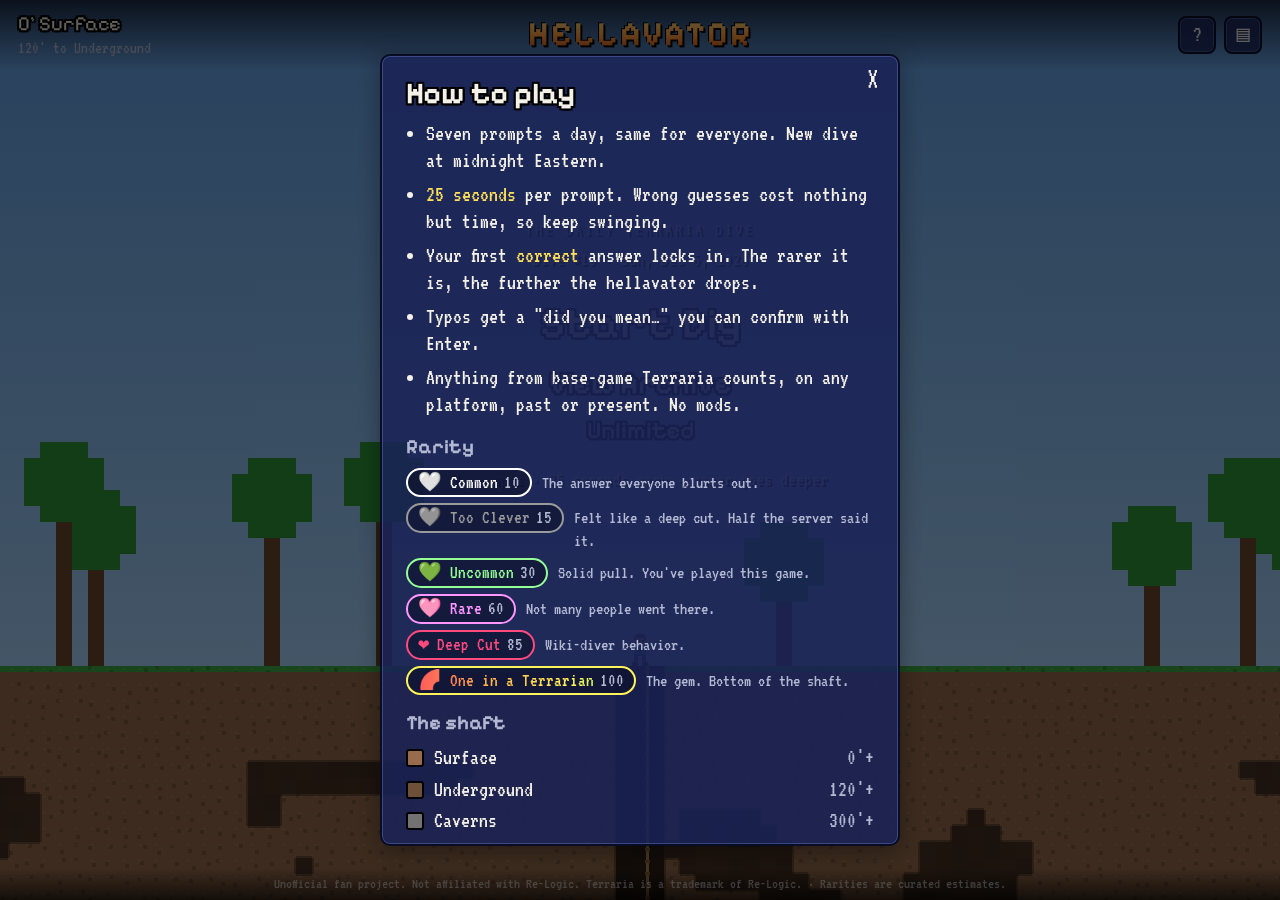
==== index.html @ dd2b8cc5 "Initial commit" ====
<!DOCTYPE html>
<html lang="en">
<head>
  <meta charset="utf-8" />
  <meta name="viewport" content="width=device-width, initial-scale=1, viewport-fit=cover" />
  <title>Hellavator · the daily Terraria dive</title>
  <meta name="description" content="Seven Terraria prompts a day, same for everyone. Obvious answers barely move the hellavator. Rare ones drop you through the world." />
  <meta name="theme-color" content="#0b0f1e" />
  <meta property="og:title" content="Hellavator · the daily Terraria dive" />
  <meta property="og:description" content="Seven prompts a day. Rare answers drop you deeper. How far down can you get?" />
  <link rel="icon" href="data:image/svg+xml,%3Csvg xmlns='http://www.w3.org/2000/svg' viewBox='0 0 16 16' shape-rendering='crispEdges'%3E%3Crect width='16' height='16' fill='%23976b4b'/%3E%3Crect width='16' height='4' fill='%233fae46'/%3E%3Crect x='6' width='4' height='16' fill='%231b1410'/%3E%3Crect x='7' width='1' height='16' fill='%23b08850'/%3E%3Crect y='13' width='16' height='3' fill='%23ff6a00'/%3E%3C/svg%3E" />
  <link rel="preconnect" href="https://fonts.googleapis.com" />
  <link rel="preconnect" href="https://fonts.gstatic.com" crossorigin />
  <link href="https://fonts.googleapis.com/css2?family=Pixelify+Sans:wght@400;600;700&family=VT323&display=swap" rel="stylesheet" />
  <link rel="stylesheet" href="css/style.css" />
</head>
<body>
  <canvas id="world" aria-hidden="true"></canvas>

  <!-- ===== HUD ===== -->
  <header class="hud">
    <div class="hud-left">
      <div class="depth-meter" id="depthMeter">
        <div class="dm-main"><span id="dmFeet">0</span>' <span id="dmLayer">Surface</span></div>
        <div class="dm-next" id="dmNext">120' to Underground</div>
      </div>
    </div>
    <button class="logo" id="logo" aria-label="Hellavator title screen">HELLAVATOR</button>
    <nav class="hud-right">
      <button class="icon-btn" data-modal="howto" aria-label="How to play">?</button>
      <button class="icon-btn" data-modal="stats" aria-label="Stats">▤</button>
    </nav>
  </header>

  <main id="app">
    <!-- ===== TITLE ===== -->
    <section class="screen" id="screen-title">
      <div class="title">
        <p class="kicker">THE DAILY TERRARIA DIVE</p>
        <p class="title-date" id="titleDate"></p>
        <nav class="menu">
          <button class="menu-item big" id="btnStart">Start Dig</button>
          <button class="menu-item" id="btnArchive">View Archive</button>
          <button class="menu-item small" id="btnUnlimited">Unlimited</button>
        </nav>
        <div class="title-status" id="titleStatus"></div>
      </div>
    </section>

    <!-- ===== ROUND ===== -->
    <section class="screen" id="screen-round" hidden>
      <div class="round">
        <div class="round-meta">
          <span class="chip" id="rCat">Bosses</span>
          <span class="round-no" id="rNo">1 / 7</span>
          <span class="round-score"><span id="rScore">0</span> pts</span>
        </div>

        <h2 class="prompt" id="rPrompt">Name a boss</h2>

        <div id="rPlay">
          <form id="guessForm" autocomplete="off">
            <input id="guess" type="text" placeholder="type an answer…" maxlength="60"
                   autocapitalize="off" autocorrect="off" spellcheck="false" enterkeyhint="go" aria-label="Your answer" />
            <button class="btn primary" type="submit">DIG</button>
          </form>
          <div class="timer" id="rTimerWrap"><div class="timer-fill" id="rTimer"></div></div>
          <div class="timer-secs"><span id="rSecs">25</span>s</div>
          <div class="feedback" id="rFeedback" aria-live="polite"></div>
        </div>

        <div class="reveal" id="rReveal" hidden>
          <div class="reveal-tier" id="rvTier">Pink</div>
          <div class="reveal-answer" id="rvAnswer">Deerclops</div>
          <div class="reveal-pts" id="rvPts">+60 pts · ▼ 120'</div>
          <div class="reveal-blurb" id="rvBlurb"></div>
          <button class="btn primary" id="btnNext">NEXT ▸</button>
        </div>
      </div>
    </section>

    <!-- ===== RESULTS ===== -->
    <section class="screen" id="screen-results" hidden>
      <div class="panel results">
        <p class="kicker" id="resKicker">DAILY DIVE #1</p>
        <h1 class="res-depth"><span id="resFeet">0</span>'</h1>
        <p class="res-layer" id="resLayer">Surface</p>
        <p class="res-flavor" id="resFlavor"></p>
        <div class="res-score"><b id="resScore">0</b> / 700 pts</div>
        <div class="res-hearts" id="resHearts"></div>
        <div class="btn-row center">
          <button class="btn primary" id="btnShare">SHARE</button>
          <button class="btn" id="btnAgain" hidden>DIVE AGAIN</button>
          <button class="btn" data-go="title">TITLE</button>
        </div>
        <p class="next-dive" id="nextDive"></p>
      </div>

      <div class="panel key">
        <h2>Answer key</h2>
        <p class="key-hint">Tap a prompt, then pick a rarity.</p>
        <div id="keyList"></div>
      </div>
    </section>

    <!-- ===== ARCHIVE ===== -->
    <section class="screen" id="screen-archive" hidden>
      <div class="panel archive">
        <div class="archive-head">
          <h2>Archive</h2>
          <button class="link-btn" data-go="title">◂ back</button>
        </div>
        <p class="key-hint">Every past dive. Archive runs don't count toward your streak.</p>
        <ol class="archive-list" id="archiveList"></ol>
      </div>
    </section>
  </main>

  <footer class="foot">
    Unofficial fan project. Not affiliated with Re-Logic.<span class="long"> Terraria is a trademark of Re-Logic. · Rarities are curated estimates.</span>
  </footer>

  <!-- ===== MODALS ===== -->
  <div class="modal" id="modal-howto" hidden>
    <div class="panel modal-card">
      <button class="modal-x" data-close aria-label="Close">×</button>
      <h2>How to play</h2>
      <ul class="rules">
        <li>Seven prompts a day, same for everyone. New dive at midnight Eastern.</li>
        <li><b>25 seconds</b> per prompt. Wrong guesses cost nothing but time, so keep swinging.</li>
        <li>Your first <b>correct</b> answer locks in. The rarer it is, the further the hellavator drops.</li>
        <li>Typos get a "did you mean…" you can confirm with Enter.</li>
        <li>Anything from base-game Terraria counts, on any platform, past or present. No mods.</li>
      </ul>
      <h3>Rarity</h3>
      <div class="legend" id="howtoLegend"></div>
      <h3>The shaft</h3>
      <ol class="bands" id="howtoBands"></ol>
    </div>
  </div>

  <div class="modal" id="modal-stats" hidden>
    <div class="panel modal-card">
      <button class="modal-x" data-close aria-label="Close">×</button>
      <h2>Your dives</h2>
      <div class="stat-grid" id="statGrid"></div>
      <h3>Deepest biome reached</h3>
      <p id="statDeepest">Surface</p>
    </div>
  </div>

  <div class="toast" id="toast" hidden></div>

  <script src="js/data.js"></script>
  <script src="js/names.js"></script>
  <script src="js/match.js"></script>
  <script src="js/world.js"></script>
  <script src="js/game.js"></script>
</body>
</html>
---- css/style.css ----
/* ============ HELLAVATOR ============ */
:root {
  --ink: #f4f1e8;
  --muted: #b3b9d3;
  --dim: #7a82a6;
  --gold: #ffde5a;
  --panel: rgba(26, 36, 88, 0.86);
  --panel-edge: rgba(8, 11, 32, 0.95);
  --panel-hi: rgba(120, 140, 230, 0.35);
  --inset: rgba(8, 11, 32, 0.5);
  --danger: #ff7272;
  --radius: 10px;
  --t-white: #ffffff; --t-gray: #9a9a9a; --t-green: #96ff96;
  --t-pink: #ff96ff; --t-red: #ff4a7d;
}

* { box-sizing: border-box; }
html, body { margin: 0; min-height: 100%; }
body {
  background: #0b0f1e;
  color: var(--ink);
  font: 22px/1.25 "VT323", ui-monospace, monospace;
  overflow-x: hidden;
}
button { font: inherit; color: inherit; cursor: pointer; }
[hidden] { display: none !important; }

#world { position: fixed; inset: 0; width: 100vw; height: 100vh; image-rendering: pixelated; z-index: 0; }

/* outlined pixel text, Terraria-menu style */
.outlined, h1, h2, .logo, .menu-item, .reveal-tier, .dm-main, .res-depth, .prompt {
  text-shadow: -2px 0 #000, 2px 0 #000, 0 -2px #000, 0 2px #000,
               -2px -2px #000, 2px 2px #000, -2px 2px #000, 2px -2px #000;
}

/* ---------- HUD ---------- */
.hud {
  position: fixed; top: 0; left: 0; right: 0; z-index: 5;
  display: grid; grid-template-columns: 1fr auto 1fr; align-items: center; gap: 12px;
  padding: 12px 18px;
  background: linear-gradient(#0b0f1ecc, #0b0f1e00);
}
.hud-left { justify-self: start; }
.hud-right { justify-self: end; display: flex; gap: 8px; }
.logo {
  background: none; border: 0; padding: 0;
  font-family: "Pixelify Sans", sans-serif; font-weight: 700; font-size: 34px; letter-spacing: 2px;
  background-image: linear-gradient(#ffe48a, #ff9a3c 55%, #c43a1a);
  -webkit-background-clip: text; background-clip: text; color: transparent;
  filter: drop-shadow(2px 2px 0 #000) drop-shadow(-1px -1px 0 #000);
  text-shadow: none;
}
.dm-main { font-family: "Pixelify Sans", sans-serif; font-size: 20px; }
.dm-next { font-size: 17px; color: var(--muted); }
.icon-btn {
  width: 38px; height: 38px; border-radius: 8px;
  border: 2px solid var(--panel-edge); background: var(--panel);
  box-shadow: inset 0 0 0 1px var(--panel-hi); font-size: 22px;
}
.icon-btn:hover { color: var(--gold); }

/* ---------- layout ---------- */
#app {
  position: relative; z-index: 2;
  min-height: 100vh; padding: 88px 16px 56px;
  display: flex; flex-direction: column; align-items: center;
}
.screen { width: min(680px, 100%); }

.panel {
  background: var(--panel);
  border: 2px solid var(--panel-edge);
  border-radius: var(--radius);
  box-shadow: inset 0 0 0 1px var(--panel-hi), 0 6px 24px rgba(0, 0, 0, .35);
  padding: 22px 24px;
}
.panel + .panel { margin-top: 16px; }

h1, h2, h3 { font-family: "Pixelify Sans", sans-serif; margin: 0 0 10px; line-height: 1.05; }
h2 { font-size: 30px; }
h3 { font-size: 20px; color: var(--muted); margin-top: 18px; text-shadow: none; }
.kicker { margin: 0 0 6px; color: var(--muted); letter-spacing: 3px; font-size: 18px; }
b { color: var(--gold); font-weight: normal; }

/* ---------- buttons ---------- */
.btn-row { display: flex; gap: 10px; flex-wrap: wrap; margin-top: 14px; align-items: center; }
.btn-row.center { justify-content: center; }
.btn {
  font-family: "Pixelify Sans", sans-serif; font-size: 19px; font-weight: 600; letter-spacing: 1px;
  padding: 9px 18px; border-radius: 8px;
  background: rgba(63, 81, 181, .55); border: 2px solid var(--panel-edge);
  box-shadow: inset 0 0 0 1px var(--panel-hi);
  transition: transform .08s, color .08s, filter .08s;
}
.btn:hover { color: var(--gold); transform: translateY(-1px); }
.btn:active { transform: translateY(1px); }
.btn.primary { background: linear-gradient(#e2862f, #a8461b); box-shadow: inset 0 0 0 1px rgba(255, 210, 140, .5); }
.btn.primary:hover { filter: brightness(1.1); }
.link-btn { background: none; border: 0; color: var(--muted); text-decoration: underline; padding: 4px 2px; }
.link-btn:hover { color: var(--gold); }

/* ---------- title screen ---------- */
#screen-title { flex: 1; display: flex; }
.title { margin: auto; padding-bottom: 22vh; text-align: center; }
.title-date { margin: 0 0 22px; font-size: 20px; color: var(--ink); text-shadow: 2px 2px 0 #000; }
.title .kicker { text-shadow: 2px 2px 0 #000; color: #dfe4ff; }
.menu { display: flex; flex-direction: column; align-items: center; gap: 6px; }
.menu-item {
  background: none; border: 0; padding: 4px 12px;
  font-family: "Pixelify Sans", sans-serif; font-weight: 600; font-size: 30px; color: #e9e9e9;
  transition: transform .1s, color .1s;
}
.menu-item.big { font-size: 42px; }
.menu-item.small { font-size: 24px; color: #c9c9c9; }
.menu-item:hover, .menu-item:focus-visible { color: var(--gold); transform: scale(1.08); outline: none; }
.title-status { margin-top: 18px; font-size: 19px; color: #e8ecff; text-shadow: 2px 2px 0 #000; min-height: 2.5em; }

/* ---------- rarity chips ---------- */
.legend { display: flex; flex-wrap: wrap; gap: 6px; }
.tier-chip {
  display: inline-flex; align-items: center; gap: 6px;
  padding: 1px 10px; border-radius: 999px;
  background: var(--inset); border: 2px solid currentColor; font-size: 19px; white-space: nowrap;
}
.tier-chip .pts { color: var(--muted); }
.t-white { color: var(--t-white); }
.t-gray { color: var(--t-gray); }
.t-green { color: var(--t-green); }
.t-pink { color: var(--t-pink); }
.t-red { color: var(--t-red); }
.t-rainbow { color: #fff35a; }
.t-rainbow .name, .rainbow-text {
  background: linear-gradient(90deg, #ff5a5a, #ffb84d, #fff35a, #6dff6d, #5ad7ff, #8f6bff, #ff5ad9, #ff5a5a);
  background-size: 300% 100%;
  -webkit-background-clip: text; background-clip: text; color: transparent;
  animation: rainbow 2.4s linear infinite;
}
@keyframes rainbow { to { background-position: 300% 0; } }
.chip { font-size: 18px; padding: 1px 12px; border-radius: 999px; background: var(--inset); color: var(--muted); border: 1px solid var(--panel-hi); }

/* ---------- round: the prompt is the star ---------- */
#screen-round { flex: 1; display: flex; }
.round {
  margin: auto 0; width: 100%; padding-bottom: 24vh; text-align: center;
}
.round-meta { display: flex; justify-content: center; align-items: center; gap: 14px; margin-bottom: 14px; }
.round-meta > * { text-shadow: 2px 2px 0 #000; }
.round-no { color: #dfe4ff; }
.round-score { color: var(--gold); }
.prompt {
  font-family: "Pixelify Sans", sans-serif; font-weight: 700;
  font-size: clamp(32px, 5.4vw, 52px); line-height: 1.08; margin: 0 auto 22px; max-width: 18ch;
}
#guessForm { display: flex; gap: 8px; max-width: 520px; margin: 0 auto; }
#guess {
  flex: 1; min-width: 0;
  font: 28px "VT323", monospace; color: var(--ink); text-align: center;
  padding: 10px 14px; border-radius: 8px;
  background: rgba(6, 9, 26, .9); border: 2px solid #000; box-shadow: inset 0 0 0 1px var(--panel-hi);
  outline: none;
}
#guess:focus { box-shadow: inset 0 0 0 2px var(--gold); }
#guessForm.shake { animation: shake .3s; }
@keyframes shake { 20%,60% { transform: translateX(-6px); } 40%,80% { transform: translateX(6px); } }
.timer {
  position: relative; height: 12px; max-width: 520px; margin: 12px auto 0;
  background: rgba(6, 9, 26, .85); border: 2px solid #000; border-radius: 6px; overflow: hidden;
}
.timer-fill { position: absolute; inset: 0; transform-origin: left; background: linear-gradient(#ff6a6a, #c41f3a); }
.timer.low .timer-fill { animation: blink .5s steps(2) infinite; }
@keyframes blink { 50% { opacity: .5; } }
.timer-secs { font-size: 18px; color: #dfe4ff; margin-top: 4px; text-shadow: 2px 2px 0 #000; }
.feedback {
  min-height: 34px; margin: 8px auto 0; max-width: 520px; font-size: 21px;
  color: #e8ecff; text-shadow: 2px 2px 0 #000;
}
.feedback.bad { color: var(--danger); }
.feedback.real { color: #ffcf8a; }
.feedback .yes { margin-left: 8px; padding: 2px 12px; font-size: 17px; }

.reveal { animation: pop .35s ease-out; }
@keyframes pop { from { transform: scale(.92); opacity: 0; } }
.reveal-tier { font-family: "Pixelify Sans"; font-size: 46px; font-weight: 700; }
.reveal-answer { font-size: 30px; text-shadow: 2px 2px 0 #000; }
.reveal-pts { color: var(--gold); font-size: 25px; margin: 4px 0; text-shadow: 2px 2px 0 #000; }
.reveal-blurb { color: #dfe4ff; margin-bottom: 14px; text-shadow: 2px 2px 0 #000; }

/* ---------- results ---------- */
.results { text-align: center; }
.res-depth { font-size: 72px; margin: 4px 0 0; }
.res-layer { font-family: "Pixelify Sans"; font-size: 26px; margin: 0; color: var(--gold); }
.res-flavor { color: var(--muted); margin: 4px 0 10px; }
.res-score { font-size: 24px; }
.res-hearts { font-size: 30px; letter-spacing: 4px; margin: 6px 0 2px; }
.next-dive { color: var(--muted); font-size: 18px; margin: 12px 0 0; }

/* ---------- answer key (Krillion-style dropdowns) ---------- */
.key-hint { color: var(--muted); margin: 0 0 12px; font-size: 19px; }
.key-item { border-radius: 8px; background: var(--inset); margin-bottom: 8px; overflow: hidden; }
.key-head {
  width: 100%; display: flex; align-items: center; gap: 10px; text-align: left;
  padding: 10px 12px; background: none; border: 0;
}
.key-head:hover { background: rgba(255, 255, 255, .04); }
.key-head .num { color: var(--dim); width: 1.4em; flex: none; }
.key-head .q { flex: 1; }
.key-head .caret { color: var(--muted); transition: transform .15s; flex: none; }
.key-item.open .key-head .caret { transform: rotate(90deg); }
.key-head .miss { color: var(--dim); font-size: 18px; }
.key-body { padding: 0 12px 12px; }
.tier-tabs { display: flex; flex-wrap: wrap; gap: 6px; margin-bottom: 10px; }
.tier-tabs button { opacity: .45; cursor: pointer; }
.tier-tabs button.on { opacity: 1; background: rgba(255, 255, 255, .08); }
.tier-tabs button:disabled { opacity: .15; cursor: default; }
.tier-tabs .count { color: var(--muted); font-size: 16px; }
.answers { display: flex; flex-wrap: wrap; gap: 6px 14px; }
.answers span { font-size: 21px; color: #dfe3f5; }
.answers .you { background: var(--gold); color: #000; padding: 0 6px; border-radius: 4px; }

/* ---------- archive ---------- */
.archive-head { display: flex; justify-content: space-between; align-items: center; }
.archive-list { list-style: none; padding: 0; margin: 0; }
.archive-list li {
  display: flex; align-items: center; gap: 12px; padding: 8px 12px; margin-bottom: 6px;
  border-radius: 8px; background: var(--inset);
}
.archive-list .no { font-family: "Pixelify Sans"; width: 3.2em; color: var(--gold); }
.archive-list .date { flex: 1; white-space: nowrap; }
.archive-list .res { white-space: nowrap; overflow: hidden; text-overflow: ellipsis; }
.archive-list .res { color: var(--muted); font-size: 18px; }
.archive-empty { color: var(--muted); text-align: center; padding: 20px 0; }

/* ---------- modals ---------- */
.modal { position: fixed; inset: 0; z-index: 20; display: grid; place-items: center; background: rgba(0, 0, 0, .6); padding: 16px; }
.modal-card { position: relative; width: min(520px, 100%); max-height: 88vh; overflow-y: auto; }
.modal-x { position: absolute; top: 6px; right: 12px; background: none; border: 0; font-size: 34px; line-height: 1; }
.modal-x:hover { color: var(--gold); }
.rules { padding-left: 20px; margin: 0; }
.rules li { margin-bottom: 6px; }
.modal .legend { flex-direction: column; }
.modal .legend .row { display: flex; gap: 10px; align-items: baseline; }
.modal .legend .desc { color: var(--muted); font-size: 18px; }
.bands { padding-left: 0; list-style: none; margin: 0; }
.bands li { display: flex; gap: 10px; align-items: center; margin-bottom: 4px; }
.bands .sw { width: 18px; height: 18px; border: 2px solid #000; border-radius: 3px; flex: none; }
.bands .ft { color: var(--muted); margin-left: auto; }
.stat-grid { display: grid; grid-template-columns: repeat(4, 1fr); gap: 8px; text-align: center; }
.stat-grid div { background: var(--inset); border-radius: 8px; padding: 8px 4px; }
.stat-grid b { display: block; font-size: 32px; font-family: "Pixelify Sans"; }
.stat-grid span { color: var(--muted); font-size: 16px; }

/* ---------- footer / toast ---------- */
.foot {
  position: fixed; bottom: 0; left: 0; right: 0; z-index: 3;
  padding: 6px 14px; font-size: 15px; color: rgba(255, 255, 255, .55);
  text-align: center; background: linear-gradient(#0000, #000a); pointer-events: none;
}
.toast {
  position: fixed; left: 50%; bottom: 48px; transform: translateX(-50%); z-index: 30;
  background: var(--panel); border: 2px solid var(--gold); border-radius: 8px; padding: 8px 18px;
}

@media (max-width: 640px) {
  body { font-size: 20px; }
  .hud { padding: 10px 10px; gap: 6px; }
  .logo { font-size: 24px; }
  .dm-main { font-size: 15px; }
  .dm-next { display: none; }
  .icon-btn { width: 32px; height: 32px; font-size: 18px; }
  .panel { padding: 16px; }
  .menu-item.big { font-size: 36px; }
  .res-depth { font-size: 56px; }
  .foot { font-size: 12px; }
  .foot .long { display: none; }
}
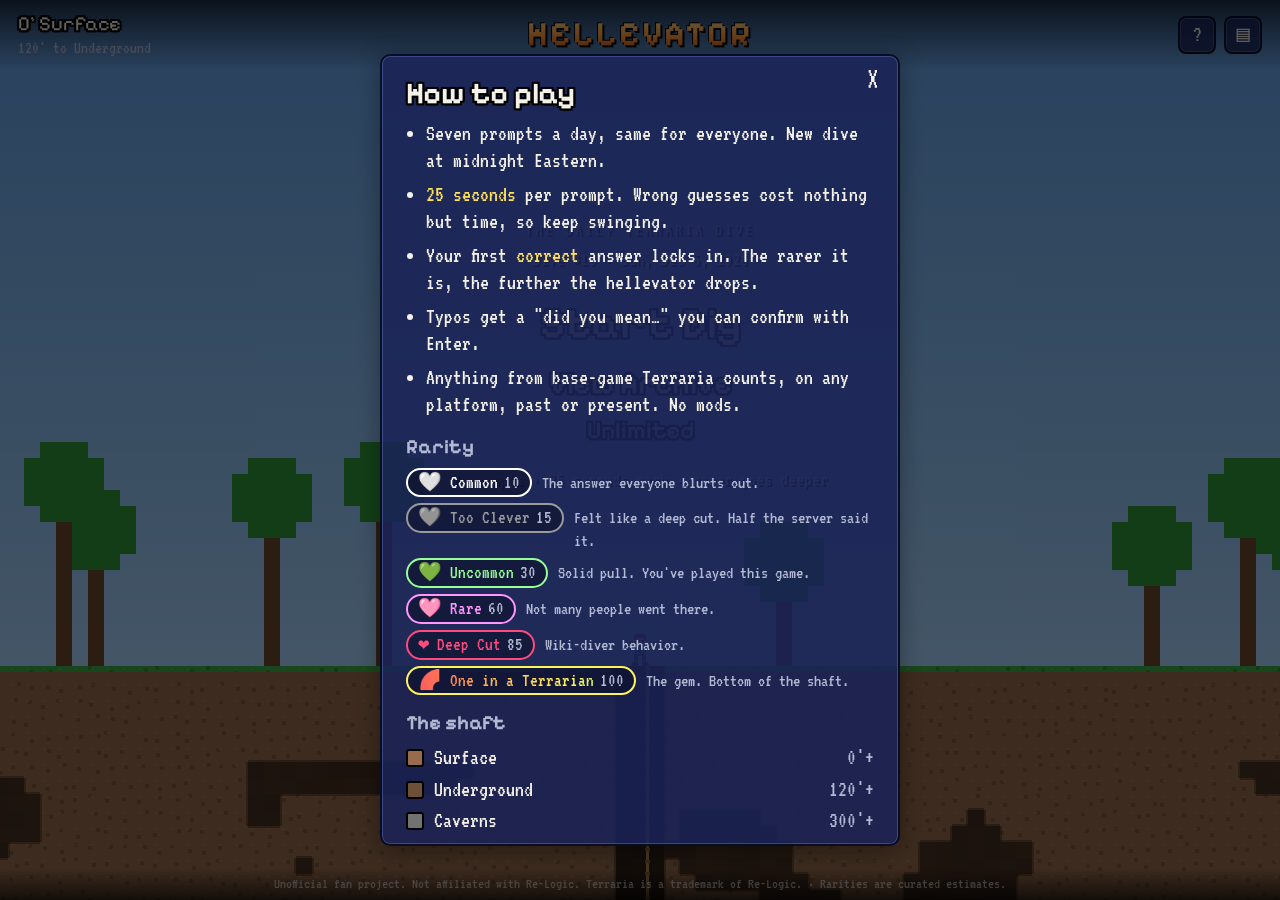
==== commit a6b0e61e: "Rename to Hellevator, add prompt batch 1, apply answer rulings - Rename Hellavator -> Hellevator eve" ====
--- a/index.html
+++ b/index.html
@@ -3,10 +3,10 @@
 <head>
   <meta charset="utf-8" />
   <meta name="viewport" content="width=device-width, initial-scale=1, viewport-fit=cover" />
-  <title>Hellavator · the daily Terraria dive</title>
-  <meta name="description" content="Seven Terraria prompts a day, same for everyone. Obvious answers barely move the hellavator. Rare ones drop you through the world." />
+  <title>Hellevator · the daily Terraria dive</title>
+  <meta name="description" content="Seven Terraria prompts a day, same for everyone. Obvious answers barely move the hellevator. Rare ones drop you through the world." />
   <meta name="theme-color" content="#0b0f1e" />
-  <meta property="og:title" content="Hellavator · the daily Terraria dive" />
+  <meta property="og:title" content="Hellevator · the daily Terraria dive" />
   <meta property="og:description" content="Seven prompts a day. Rare answers drop you deeper. How far down can you get?" />
   <link rel="icon" href="data:image/svg+xml,%3Csvg xmlns='http://www.w3.org/2000/svg' viewBox='0 0 16 16' shape-rendering='crispEdges'%3E%3Crect width='16' height='16' fill='%23976b4b'/%3E%3Crect width='16' height='4' fill='%233fae46'/%3E%3Crect x='6' width='4' height='16' fill='%231b1410'/%3E%3Crect x='7' width='1' height='16' fill='%23b08850'/%3E%3Crect y='13' width='16' height='3' fill='%23ff6a00'/%3E%3C/svg%3E" />
   <link rel="preconnect" href="https://fonts.googleapis.com" />
@@ -25,7 +25,7 @@
         <div class="dm-next" id="dmNext">120' to Underground</div>
       </div>
     </div>
-    <button class="logo" id="logo" aria-label="Hellavator title screen">HELLAVATOR</button>
+    <button class="logo" id="logo" aria-label="Hellevator title screen">HELLEVATOR</button>
     <nav class="hud-right">
       <button class="icon-btn" data-modal="howto" aria-label="How to play">?</button>
       <button class="icon-btn" data-modal="stats" aria-label="Stats">▤</button>
@@ -128,7 +128,7 @@
       <ul class="rules">
         <li>Seven prompts a day, same for everyone. New dive at midnight Eastern.</li>
         <li><b>25 seconds</b> per prompt. Wrong guesses cost nothing but time, so keep swinging.</li>
-        <li>Your first <b>correct</b> answer locks in. The rarer it is, the further the hellavator drops.</li>
+        <li>Your first <b>correct</b> answer locks in. The rarer it is, the further the hellevator drops.</li>
         <li>Typos get a "did you mean…" you can confirm with Enter.</li>
         <li>Anything from base-game Terraria counts, on any platform, past or present. No mods.</li>
       </ul>
@@ -152,6 +152,7 @@
   <div class="toast" id="toast" hidden></div>
 
   <script src="js/data.js"></script>
+  <script src="js/prompts-batch1.js"></script>
   <script src="js/names.js"></script>
   <script src="js/match.js"></script>
   <script src="js/world.js"></script>
--- a/css/style.css
+++ b/css/style.css
@@ -1,4 +1,4 @@
-/* ============ HELLAVATOR ============ */
+/* ============ HELLEVATOR ============ */
 :root {
   --ink: #f4f1e8;
   --muted: #b3b9d3;
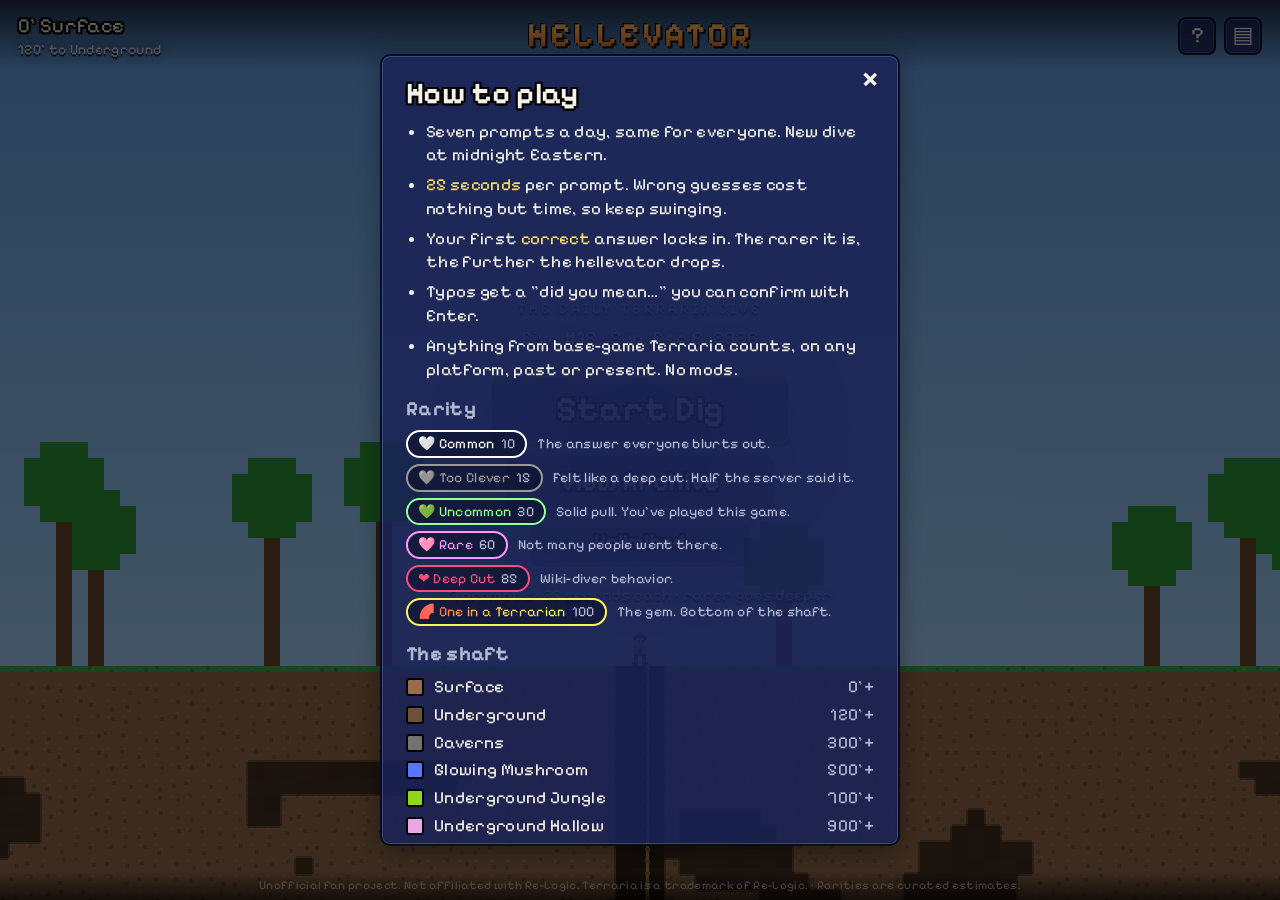
==== commit 023eaa53: "UI pass: framed menu buttons, list-style answer key, readable pixel font - Title menu buttons get a " ====
--- a/index.html
+++ b/index.html
@@ -9,9 +9,7 @@
   <meta property="og:title" content="Hellevator · the daily Terraria dive" />
   <meta property="og:description" content="Seven prompts a day. Rare answers drop you deeper. How far down can you get?" />
   <link rel="icon" href="data:image/svg+xml,%3Csvg xmlns='http://www.w3.org/2000/svg' viewBox='0 0 16 16' shape-rendering='crispEdges'%3E%3Crect width='16' height='16' fill='%23976b4b'/%3E%3Crect width='16' height='4' fill='%233fae46'/%3E%3Crect x='6' width='4' height='16' fill='%231b1410'/%3E%3Crect x='7' width='1' height='16' fill='%23b08850'/%3E%3Crect y='13' width='16' height='3' fill='%23ff6a00'/%3E%3C/svg%3E" />
-  <link rel="preconnect" href="https://fonts.googleapis.com" />
-  <link rel="preconnect" href="https://fonts.gstatic.com" crossorigin />
-  <link href="https://fonts.googleapis.com/css2?family=Pixelify+Sans:wght@400;600;700&family=VT323&display=swap" rel="stylesheet" />
+  <link rel="preload" href="assets/fonts/pixelify-sans-latin-400-normal.woff2" as="font" type="font/woff2" crossorigin />
   <link rel="stylesheet" href="css/style.css" />
 </head>
 <body>
--- a/css/style.css
+++ b/css/style.css
@@ -1,4 +1,7 @@
 /* ============ HELLEVATOR ============ */
+@font-face { font-family: "Pixelify Sans"; font-weight: 400; font-display: swap; src: url("../assets/fonts/pixelify-sans-latin-400-normal.woff2") format("woff2"); }
+@font-face { font-family: "Pixelify Sans"; font-weight: 500; font-display: swap; src: url("../assets/fonts/pixelify-sans-latin-500-normal.woff2") format("woff2"); }
+@font-face { font-family: "Pixelify Sans"; font-weight: 700; font-display: swap; src: url("../assets/fonts/pixelify-sans-latin-700-normal.woff2") format("woff2"); }
 :root {
   --ink: #f4f1e8;
   --muted: #b3b9d3;
@@ -19,7 +22,8 @@
 body {
   background: #0b0f1e;
   color: var(--ink);
-  font: 22px/1.25 "VT323", ui-monospace, monospace;
+  font: 17px/1.4 "Pixelify Sans", system-ui, sans-serif;
+  letter-spacing: .02em;
   overflow-x: hidden;
 }
 button { font: inherit; color: inherit; cursor: pointer; }
@@ -31,6 +35,12 @@
 .outlined, h1, h2, .logo, .menu-item, .reveal-tier, .dm-main, .res-depth, .prompt {
   text-shadow: -2px 0 #000, 2px 0 #000, 0 -2px #000, 0 2px #000,
                -2px -2px #000, 2px 2px #000, -2px 2px #000, 2px -2px #000;
+}
+
+/* small text drawn straight over the world: tight shadow, no smear */
+.title .kicker, .title-date, .title-status, .round-meta, .timer-secs, .feedback,
+.reveal-answer, .reveal-pts, .reveal-blurb, .hud-left {
+  text-shadow: 0 2px 0 rgba(0, 0, 0, .9), 0 0 8px rgba(0, 0, 0, .55);
 }
 
 /* ---------- HUD ---------- */
@@ -39,7 +49,9 @@
   display: grid; grid-template-columns: 1fr auto 1fr; align-items: center; gap: 12px;
   padding: 12px 18px;
   background: linear-gradient(#0b0f1ecc, #0b0f1e00);
-}
+  transition: background .2s;
+}
+.hud.solid { background: rgba(11, 15, 30, .94); box-shadow: 0 2px 12px rgba(0, 0, 0, .4); }
 .hud-left { justify-self: start; }
 .hud-right { justify-self: end; display: flex; gap: 8px; }
 .logo {
@@ -51,7 +63,7 @@
   text-shadow: none;
 }
 .dm-main { font-family: "Pixelify Sans", sans-serif; font-size: 20px; }
-.dm-next { font-size: 17px; color: var(--muted); }
+.dm-next { font-size: 14px; color: #d4d9f2; }
 .icon-btn {
   width: 38px; height: 38px; border-radius: 8px;
   border: 2px solid var(--panel-edge); background: var(--panel);
@@ -79,14 +91,14 @@
 h1, h2, h3 { font-family: "Pixelify Sans", sans-serif; margin: 0 0 10px; line-height: 1.05; }
 h2 { font-size: 30px; }
 h3 { font-size: 20px; color: var(--muted); margin-top: 18px; text-shadow: none; }
-.kicker { margin: 0 0 6px; color: var(--muted); letter-spacing: 3px; font-size: 18px; }
+.kicker { margin: 0 0 6px; color: var(--muted); letter-spacing: 3px; font-size: 14px; }
 b { color: var(--gold); font-weight: normal; }
 
 /* ---------- buttons ---------- */
 .btn-row { display: flex; gap: 10px; flex-wrap: wrap; margin-top: 14px; align-items: center; }
 .btn-row.center { justify-content: center; }
 .btn {
-  font-family: "Pixelify Sans", sans-serif; font-size: 19px; font-weight: 600; letter-spacing: 1px;
+  font-family: "Pixelify Sans", sans-serif; font-size: 16px; font-weight: 600; letter-spacing: 1px;
   padding: 9px 18px; border-radius: 8px;
   background: rgba(63, 81, 181, .55); border: 2px solid var(--panel-edge);
   box-shadow: inset 0 0 0 1px var(--panel-hi);
@@ -96,31 +108,44 @@
 .btn:active { transform: translateY(1px); }
 .btn.primary { background: linear-gradient(#e2862f, #a8461b); box-shadow: inset 0 0 0 1px rgba(255, 210, 140, .5); }
 .btn.primary:hover { filter: brightness(1.1); }
-.link-btn { background: none; border: 0; color: var(--muted); text-decoration: underline; padding: 4px 2px; }
-.link-btn:hover { color: var(--gold); }
+.link-btn {
+  background: rgba(8, 11, 32, .35); border: 1px solid var(--panel-hi); border-radius: 6px;
+  color: var(--muted); padding: 4px 12px; font-size: 14px;
+}
+.link-btn:hover { color: var(--gold); border-color: rgba(255, 222, 90, .6); }
 
 /* ---------- title screen ---------- */
 #screen-title { flex: 1; display: flex; }
-.title { margin: auto; padding-bottom: 22vh; text-align: center; }
-.title-date { margin: 0 0 22px; font-size: 20px; color: var(--ink); text-shadow: 2px 2px 0 #000; }
-.title .kicker { text-shadow: 2px 2px 0 #000; color: #dfe4ff; }
-.menu { display: flex; flex-direction: column; align-items: center; gap: 6px; }
+.title {
+  margin: auto; margin-bottom: 22vh; padding: 26px 40px 22px; text-align: center; border-radius: 24px;
+  background: radial-gradient(ellipse at center, rgba(8, 11, 32, .42), rgba(8, 11, 32, 0) 72%);
+}
+.title-date { margin: 0 0 24px; font-size: 19px; color: var(--ink); }
+.title .kicker { color: #e6e9ff; font-size: 15px; }
+.menu { display: flex; flex-direction: column; align-items: center; gap: 10px; }
+/* Terraria-menu text, sitting on a faint frame so it reads as clickable */
 .menu-item {
-  background: none; border: 0; padding: 4px 12px;
-  font-family: "Pixelify Sans", sans-serif; font-weight: 600; font-size: 30px; color: #e9e9e9;
-  transition: transform .1s, color .1s;
-}
-.menu-item.big { font-size: 42px; }
-.menu-item.small { font-size: 24px; color: #c9c9c9; }
-.menu-item:hover, .menu-item:focus-visible { color: var(--gold); transform: scale(1.08); outline: none; }
-.title-status { margin-top: 18px; font-size: 19px; color: #e8ecff; text-shadow: 2px 2px 0 #000; min-height: 2.5em; }
+  min-width: 270px; padding: 8px 28px;
+  background: rgba(8, 11, 32, .38); border: 2px solid rgba(255, 255, 255, .16); border-radius: 10px;
+  box-shadow: inset 0 1px 0 rgba(255, 255, 255, .06), 0 3px 0 rgba(0, 0, 0, .35);
+  font-family: "Pixelify Sans", sans-serif; font-weight: 700; font-size: 26px; color: #ececec;
+  transition: transform .1s, color .1s, border-color .1s, background .1s;
+}
+.menu-item.big { font-size: 34px; min-width: 300px; border-color: rgba(255, 222, 90, .35); }
+.menu-item.small { font-size: 20px; min-width: 220px; padding: 6px 24px; color: #cfcfcf; }
+.menu-item:hover, .menu-item:focus-visible {
+  color: var(--gold); border-color: rgba(255, 222, 90, .75); background: rgba(8, 11, 32, .6);
+  transform: translateY(-2px); outline: none;
+}
+.menu-item:active { transform: translateY(1px); box-shadow: inset 0 1px 0 rgba(255, 255, 255, .06); }
+.title-status { margin-top: 20px; font-size: 16px; color: #eef0ff; min-height: 2.5em; }
 
 /* ---------- rarity chips ---------- */
 .legend { display: flex; flex-wrap: wrap; gap: 6px; }
 .tier-chip {
   display: inline-flex; align-items: center; gap: 6px;
-  padding: 1px 10px; border-radius: 999px;
-  background: var(--inset); border: 2px solid currentColor; font-size: 19px; white-space: nowrap;
+  padding: 2px 10px; border-radius: 999px;
+  background: var(--inset); border: 2px solid currentColor; font-size: 14px; white-space: nowrap;
 }
 .tier-chip .pts { color: var(--muted); }
 .t-white { color: var(--t-white); }
@@ -136,7 +161,7 @@
   animation: rainbow 2.4s linear infinite;
 }
 @keyframes rainbow { to { background-position: 300% 0; } }
-.chip { font-size: 18px; padding: 1px 12px; border-radius: 999px; background: var(--inset); color: var(--muted); border: 1px solid var(--panel-hi); }
+.chip { font-size: 14px; padding: 1px 12px; border-radius: 999px; background: var(--inset); color: var(--muted); border: 1px solid var(--panel-hi); }
 
 /* ---------- round: the prompt is the star ---------- */
 #screen-round { flex: 1; display: flex; }
@@ -144,7 +169,7 @@
   margin: auto 0; width: 100%; padding-bottom: 24vh; text-align: center;
 }
 .round-meta { display: flex; justify-content: center; align-items: center; gap: 14px; margin-bottom: 14px; }
-.round-meta > * { text-shadow: 2px 2px 0 #000; }
+.round-meta { font-size: 17px; }
 .round-no { color: #dfe4ff; }
 .round-score { color: var(--gold); }
 .prompt {
@@ -154,7 +179,7 @@
 #guessForm { display: flex; gap: 8px; max-width: 520px; margin: 0 auto; }
 #guess {
   flex: 1; min-width: 0;
-  font: 28px "VT323", monospace; color: var(--ink); text-align: center;
+  font: 22px "Pixelify Sans", system-ui, sans-serif; color: var(--ink); text-align: center;
   padding: 10px 14px; border-radius: 8px;
   background: rgba(6, 9, 26, .9); border: 2px solid #000; box-shadow: inset 0 0 0 1px var(--panel-hi);
   outline: none;
@@ -169,53 +194,68 @@
 .timer-fill { position: absolute; inset: 0; transform-origin: left; background: linear-gradient(#ff6a6a, #c41f3a); }
 .timer.low .timer-fill { animation: blink .5s steps(2) infinite; }
 @keyframes blink { 50% { opacity: .5; } }
-.timer-secs { font-size: 18px; color: #dfe4ff; margin-top: 4px; text-shadow: 2px 2px 0 #000; }
+.timer-secs { font-size: 16px; color: #eef0ff; margin-top: 4px; }
 .feedback {
-  min-height: 34px; margin: 8px auto 0; max-width: 520px; font-size: 21px;
-  color: #e8ecff; text-shadow: 2px 2px 0 #000;
+  min-height: 30px; margin: 10px auto 0; max-width: 520px; font-size: 17px;
+  color: #eef0ff;
 }
 .feedback.bad { color: var(--danger); }
 .feedback.real { color: #ffcf8a; }
-.feedback .yes { margin-left: 8px; padding: 2px 12px; font-size: 17px; }
+.feedback .yes { margin-left: 8px; padding: 3px 12px; font-size: 14px; }
 
 .reveal { animation: pop .35s ease-out; }
 @keyframes pop { from { transform: scale(.92); opacity: 0; } }
 .reveal-tier { font-family: "Pixelify Sans"; font-size: 46px; font-weight: 700; }
-.reveal-answer { font-size: 30px; text-shadow: 2px 2px 0 #000; }
-.reveal-pts { color: var(--gold); font-size: 25px; margin: 4px 0; text-shadow: 2px 2px 0 #000; }
-.reveal-blurb { color: #dfe4ff; margin-bottom: 14px; text-shadow: 2px 2px 0 #000; }
+.reveal-answer { font-size: 24px; }
+.reveal-pts { color: var(--gold); font-size: 20px; margin: 4px 0; }
+.reveal-blurb { color: #eef0ff; margin-bottom: 14px; }
 
 /* ---------- results ---------- */
 .results { text-align: center; }
 .res-depth { font-size: 72px; margin: 4px 0 0; }
-.res-layer { font-family: "Pixelify Sans"; font-size: 26px; margin: 0; color: var(--gold); }
+.res-layer { font-family: "Pixelify Sans"; font-size: 22px; margin: 0; color: var(--gold); }
 .res-flavor { color: var(--muted); margin: 4px 0 10px; }
-.res-score { font-size: 24px; }
+.res-score { font-size: 19px; }
 .res-hearts { font-size: 30px; letter-spacing: 4px; margin: 6px 0 2px; }
-.next-dive { color: var(--muted); font-size: 18px; margin: 12px 0 0; }
+.next-dive { color: var(--muted); font-size: 14px; margin: 12px 0 0; }
 
 /* ---------- answer key (Krillion-style dropdowns) ---------- */
-.key-hint { color: var(--muted); margin: 0 0 12px; font-size: 19px; }
+.key-hint { color: var(--muted); margin: 0 0 12px; font-size: 14px; }
 .key-item { border-radius: 8px; background: var(--inset); margin-bottom: 8px; overflow: hidden; }
 .key-head {
   width: 100%; display: flex; align-items: center; gap: 10px; text-align: left;
   padding: 10px 12px; background: none; border: 0;
 }
-.key-head:hover { background: rgba(255, 255, 255, .04); }
+.key-head:hover { background: rgba(255, 255, 255, .05); }
+.key-item { border: 1px solid rgba(120, 140, 230, .18); }
+.key-item.open { border-color: rgba(120, 140, 230, .4); }
 .key-head .num { color: var(--dim); width: 1.4em; flex: none; }
 .key-head .q { flex: 1; }
 .key-head .caret { color: var(--muted); transition: transform .15s; flex: none; }
 .key-item.open .key-head .caret { transform: rotate(90deg); }
-.key-head .miss { color: var(--dim); font-size: 18px; }
+.key-head .miss { color: var(--dim); font-size: 13px; }
 .key-body { padding: 0 12px 12px; }
 .tier-tabs { display: flex; flex-wrap: wrap; gap: 6px; margin-bottom: 10px; }
 .tier-tabs button { opacity: .45; cursor: pointer; }
 .tier-tabs button.on { opacity: 1; background: rgba(255, 255, 255, .08); }
 .tier-tabs button:disabled { opacity: .15; cursor: default; }
-.tier-tabs .count { color: var(--muted); font-size: 16px; }
-.answers { display: flex; flex-wrap: wrap; gap: 6px 14px; }
-.answers span { font-size: 21px; color: #dfe3f5; }
-.answers .you { background: var(--gold); color: #000; padding: 0 6px; border-radius: 4px; }
+.tier-tabs .count { color: var(--muted); font-size: 12px; }
+.tier-tabs .all { color: var(--ink); }
+.key-search {
+  width: 100%; margin: 0 0 8px; padding: 6px 10px; border-radius: 6px;
+  background: rgba(6, 9, 26, .8); border: 1px solid var(--panel-hi); color: var(--ink); font: 14px "Pixelify Sans", sans-serif;
+}
+.ans-list { list-style: none; margin: 0; padding: 0; max-height: 340px; overflow-y: auto; border-radius: 6px; background: rgba(6, 9, 26, .35); }
+.ans-list li {
+  display: flex; justify-content: space-between; align-items: baseline; gap: 12px;
+  padding: 7px 12px; border-bottom: 1px solid rgba(120, 140, 230, .12); font-size: 15px; color: #dfe3f5;
+}
+.ans-list li:last-child { border-bottom: 0; }
+.ans-list li.you { background: rgba(255, 222, 90, .1); }
+.ans-list .alias { color: var(--dim); font-size: 12px; margin-left: 6px; }
+.ans-list .badge { font-size: 11px; color: #000; background: var(--gold); border-radius: 4px; padding: 1px 5px; margin-left: 8px; vertical-align: 2px; }
+.ans-list .tag { flex: none; font-size: 13px; }
+.ans-list .empty { color: var(--dim); justify-content: center; }
 
 /* ---------- archive ---------- */
 .archive-head { display: flex; justify-content: space-between; align-items: center; }
@@ -227,7 +267,7 @@
 .archive-list .no { font-family: "Pixelify Sans"; width: 3.2em; color: var(--gold); }
 .archive-list .date { flex: 1; white-space: nowrap; }
 .archive-list .res { white-space: nowrap; overflow: hidden; text-overflow: ellipsis; }
-.archive-list .res { color: var(--muted); font-size: 18px; }
+.archive-list .res { color: var(--muted); font-size: 14px; }
 .archive-empty { color: var(--muted); text-align: center; padding: 20px 0; }
 
 /* ---------- modals ---------- */
@@ -239,7 +279,7 @@
 .rules li { margin-bottom: 6px; }
 .modal .legend { flex-direction: column; }
 .modal .legend .row { display: flex; gap: 10px; align-items: baseline; }
-.modal .legend .desc { color: var(--muted); font-size: 18px; }
+.modal .legend .desc { color: var(--muted); font-size: 14px; }
 .bands { padding-left: 0; list-style: none; margin: 0; }
 .bands li { display: flex; gap: 10px; align-items: center; margin-bottom: 4px; }
 .bands .sw { width: 18px; height: 18px; border: 2px solid #000; border-radius: 3px; flex: none; }
@@ -247,12 +287,12 @@
 .stat-grid { display: grid; grid-template-columns: repeat(4, 1fr); gap: 8px; text-align: center; }
 .stat-grid div { background: var(--inset); border-radius: 8px; padding: 8px 4px; }
 .stat-grid b { display: block; font-size: 32px; font-family: "Pixelify Sans"; }
-.stat-grid span { color: var(--muted); font-size: 16px; }
+.stat-grid span { color: var(--muted); font-size: 13px; }
 
 /* ---------- footer / toast ---------- */
 .foot {
   position: fixed; bottom: 0; left: 0; right: 0; z-index: 3;
-  padding: 6px 14px; font-size: 15px; color: rgba(255, 255, 255, .55);
+  padding: 6px 14px; font-size: 12px; color: rgba(255, 255, 255, .55);
   text-align: center; background: linear-gradient(#0000, #000a); pointer-events: none;
 }
 .toast {
@@ -261,7 +301,7 @@
 }
 
 @media (max-width: 640px) {
-  body { font-size: 20px; }
+  body { font-size: 16px; }
   .hud { padding: 10px 10px; gap: 6px; }
   .logo { font-size: 24px; }
   .dm-main { font-size: 15px; }
@@ -270,6 +310,6 @@
   .panel { padding: 16px; }
   .menu-item.big { font-size: 36px; }
   .res-depth { font-size: 56px; }
-  .foot { font-size: 12px; }
+  .foot { font-size: 11px; }
   .foot .long { display: none; }
 }
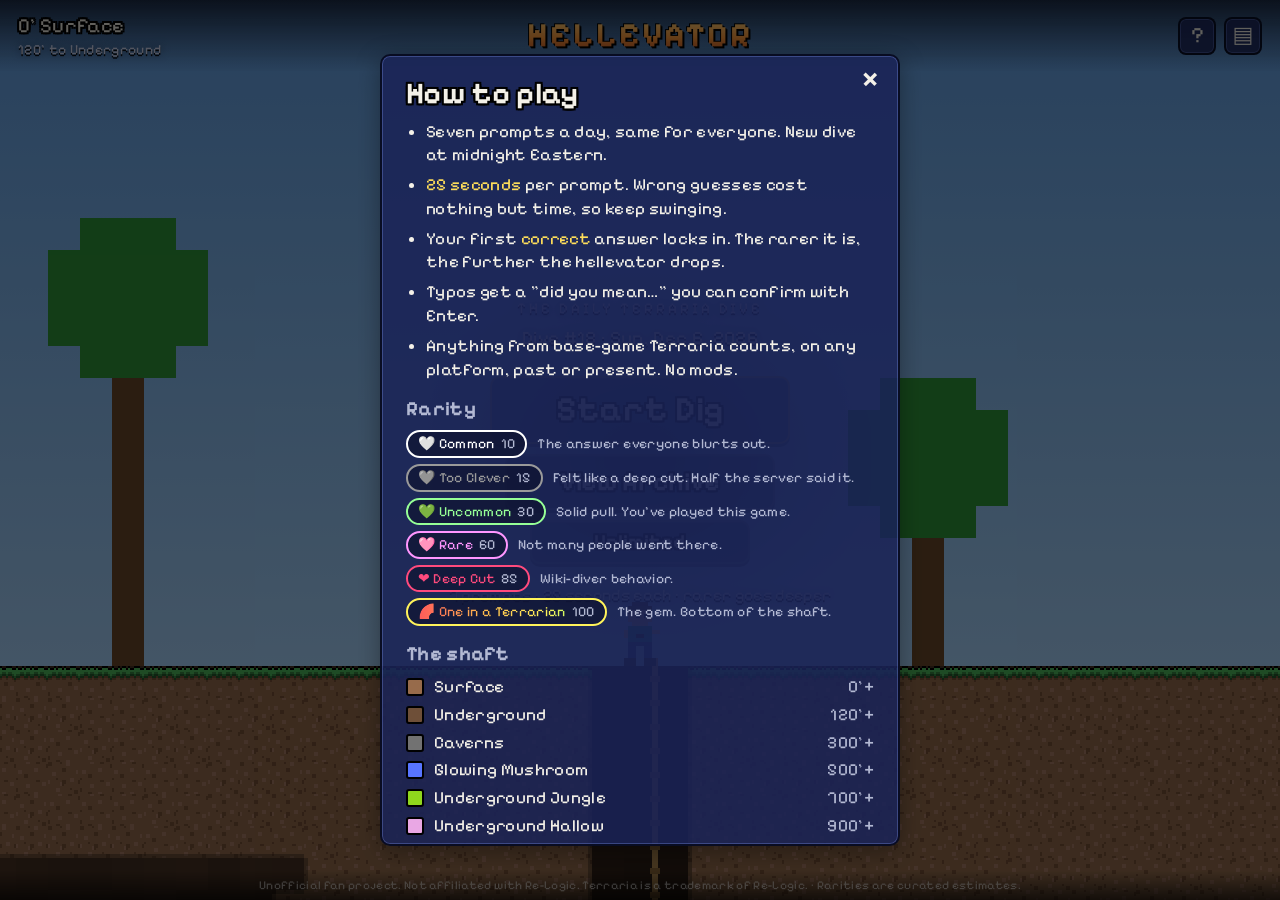
==== commit 5cae241b: "Add prompt batch 2 (25 prompts), block unobtainable items - js/prompts-batch2.js: boss drops, shops," ====
--- a/index.html
+++ b/index.html
@@ -151,6 +151,7 @@
 
   <script src="js/data.js"></script>
   <script src="js/prompts-batch1.js"></script>
+  <script src="js/prompts-batch2.js"></script>
   <script src="js/names.js"></script>
   <script src="js/match.js"></script>
   <script src="js/world.js"></script>
--- a/css/style.css
+++ b/css/style.css
@@ -309,6 +309,7 @@
   .icon-btn { width: 32px; height: 32px; font-size: 18px; }
   .panel { padding: 16px; }
   .menu-item.big { font-size: 36px; }
+  .title { margin-bottom: 30vh; padding-top: 10px; }
   .res-depth { font-size: 56px; }
   .foot { font-size: 11px; }
   .foot .long { display: none; }
